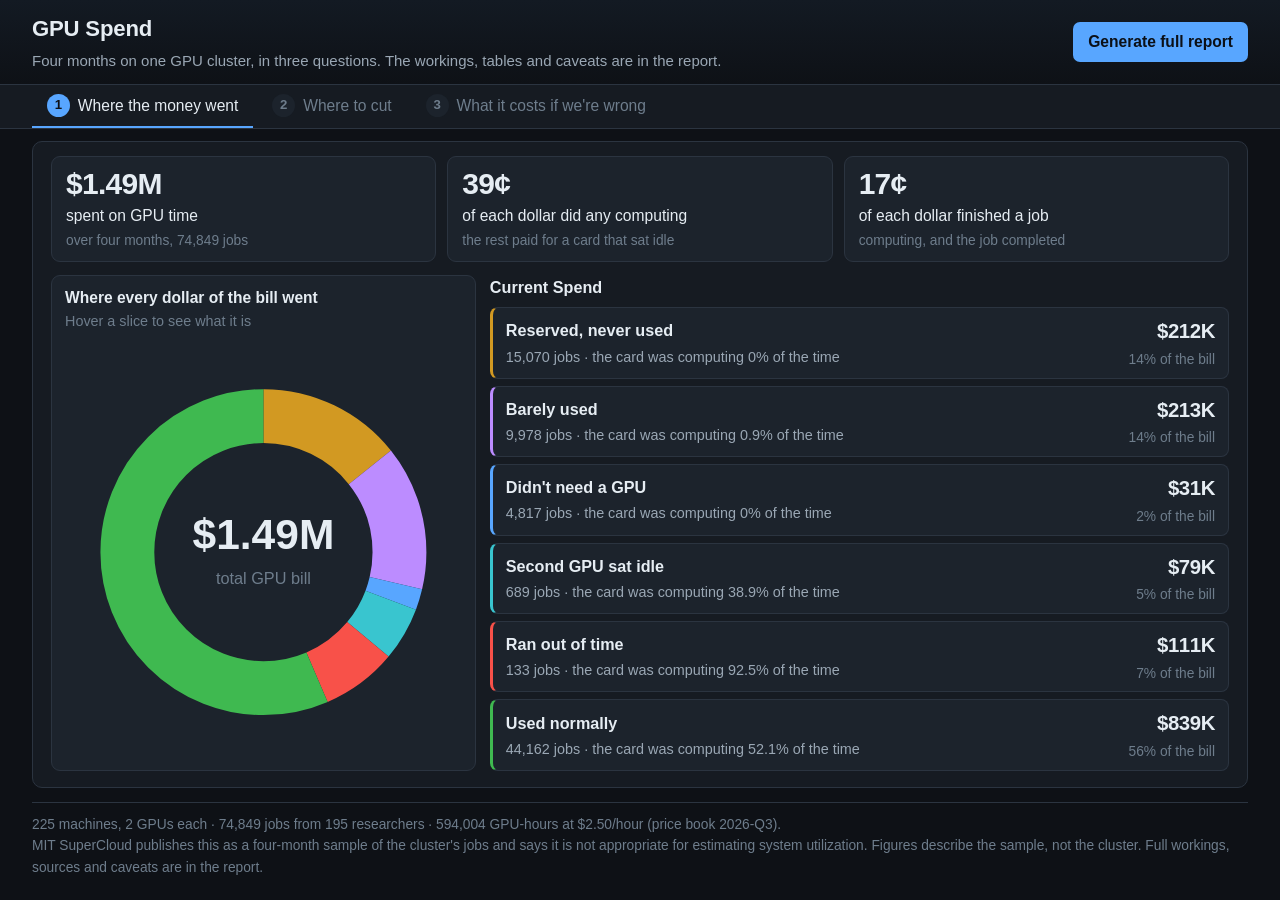
==== track-2/Shruti's dashboard/index.html @ 6f1665bc "Dashboard" ====
<!DOCTYPE html>
<html lang="en">
<head>
<meta charset="utf-8">
<meta name="viewport" content="width=device-width, initial-scale=1">
<title>GPU Spend</title>
<link rel="stylesheet" href="styles.css">
</head>
<body>

<header class="top">
  <div>
    <h1 id="title"></h1>
    <p class="sub" id="subtitle"></p>
  </div>
  <button id="report-btn" class="btn-report">Generate full report</button>
</header>

<div class="tabs" role="tablist" id="tabs">
  <button role="tab" class="tab" data-tile="tile1" aria-selected="true">
    <b>1</b><span>Where the money went</span>
  </button>
  <button role="tab" class="tab" data-tile="tile2" aria-selected="false">
    <b>2</b><span>Where to cut</span>
  </button>
  <button role="tab" class="tab" data-tile="tile3" aria-selected="false">
    <b>3</b><span>What it costs if we're wrong</span>
  </button>
</div>

<main>

  <!-- ===================================================== TILE 1 ========= -->
  <section class="tile" id="tile1" role="tabpanel">
    <div class="kpis" id="t1-kpis"></div>

    <!-- Tabs 1 and 2 share this layout exactly, so the same bucket sits in the same
         place on both and the CFO can read across from spend to proposal. -->
    <div class="two-col">
      <figure class="fig">
        <figcaption><b>Where every dollar of the bill went</b>
          <span class="fig-hint">Hover a slice to see what it is</span></figcaption>
        <div class="donut-wrap">
          <svg id="c-donut" viewBox="0 0 280 280" role="img"></svg>
        </div>
      </figure>

      <div class="col">
        <h3>Current Spend</h3>
        <div class="rows" id="t1-buckets"></div>
      </div>
    </div>
  </section>

  <!-- ===================================================== TILE 2 ========= -->
  <section class="tile" id="tile2" role="tabpanel" hidden>
    <div class="kpis" id="t2-kpis"></div>

    <div class="two-col">
      <figure class="fig">
        <figcaption><b>The same wheel, with the cut hatched out</b>
          <span class="fig-hint">Hover a slice to see what it is</span></figcaption>
        <div class="donut-wrap">
          <svg id="t2-wheel" viewBox="0 0 280 280" role="img"></svg>
        </div>
      </figure>

      <div class="col">
        <h3>Proposed Actions</h3>
        <div class="rows" id="t2-actions"></div>
      </div>
    </div>
  </section>

  <!-- ===================================================== TILE 3 ========= -->
  <section class="tile" id="tile3" role="tabpanel" hidden>
    <div class="kpis" id="t3-kpis"></div>

    <div class="col">
      <h3>Four calls, and what happens if we get them wrong</h3>
      <div class="rows" id="t3-risks"></div>
    </div>
  </section>

  <!-- ====================================================== REPORT ======== -->
  <section id="report" hidden>
    <div class="report-toolbar">
      <button id="report-close" class="btn-plain">&larr; Back to dashboard</button>
      <span class="report-title">Full analysis</span>
      <span class="report-actions">
        <button id="report-md" class="btn-plain">Download (.md)</button>
        <button id="report-print" class="btn-plain">Print / PDF</button>
      </span>
    </div>
    <div id="report-body"></div>
  </section>

  <footer id="footer"></footer>
</main>

<script src="app.js"></script>
</body>
</html>
---- track-2/Shruti's dashboard/styles.css ----
:root {
  --bg: #0e1116;
  --panel: #161b22;
  --panel-2: #1c232c;
  --line: #2b3440;
  --ink: #e6edf3;
  --ink-dim: #9aa7b4;
  --ink-faint: #6e7d8c;
  --good: #3fb950;
  --bad: #f85149;
  --warn: #d29922;
  --accent: #58a6ff;

  /* Fluid type. One base size drives every piece of text on the page. Height is the
     limiter on a tab (the fold is a vertical budget), width is the limiter on a
     stacked phone, so the preferred size is the tighter of the two. ~13.5px at
     1280×720, 15px at 1440×800, 20px at 1920×1080, 24px at 2560×1440. Every size
     below is a multiple of this, so they all move together.
     Button padding stays in px — only the label inside the button scales. */
  --fs: clamp(11.5px, min(0.5px + 1.81vh, 8px + 0.7vw), 24px);
}

* { box-sizing: border-box; }

html { font-size: var(--fs); }

/* App shell: the page itself never scrolls, `main` does. That gives the flex chain
   below — main > tile > two-col > rows — a definite height to divide up, so a tab
   fills the viewport exactly instead of leaving dead space under it. With only a
   `min-height` here the chain would grow to fit its content instead of shrinking. */
body {
  margin: 0;
  height: 100vh;
  overflow: hidden;
  display: flex;
  flex-direction: column;
  background: var(--bg);
  color: var(--ink);
  font: 1rem/1.55 -apple-system, BlinkMacSystemFont, "Segoe UI", Helvetica, Arial, sans-serif;
}
code { font-family: ui-monospace, SFMono-Regular, Menlo, monospace; font-size: 0.92em; }

/* ------------------------------------------------------------------ header */
.top {
  display: flex; justify-content: space-between; align-items: center; gap: 24px;
  padding: 12px 32px 11px;
  border-bottom: 1px solid var(--line);
  background: linear-gradient(180deg, #131a23, var(--bg));
}
h1 { margin: 0; font-size: 1.32rem; letter-spacing: -0.2px; max-width: 74ch; }
.sub { margin: 3px 0 0; color: var(--ink-dim); font-size: 0.893rem; }

.btn-report {
  flex: none; background: var(--accent); color: #0b1017; border: 0; border-radius: 7px;
  font: inherit; font-size: 0.93rem; font-weight: 600; padding: 8px 15px; cursor: pointer;
  white-space: nowrap;
}
.btn-report:hover { background: #79b8ff; }
.btn-plain {
  background: var(--panel-2); color: var(--ink-dim); border: 1px solid var(--line);
  border-radius: 6px; font: inherit; font-size: 0.93rem; padding: 7px 13px; cursor: pointer;
}
.btn-plain:hover { color: var(--ink); border-color: var(--ink-faint); }

/* -------------------------------------------------------------------- tabs */
.tabs {
  display: flex; gap: 4px; padding: 0 32px;
  border-bottom: 1px solid var(--line);
  background: var(--panel);
  position: sticky; top: 0; z-index: 10;
}
.tab {
  display: flex; align-items: center; gap: 8px;
  background: none; border: 0; border-bottom: 2px solid transparent;
  color: var(--ink-faint); font: inherit; font-size: 0.93rem;
  padding: 9px 15px 8px; cursor: pointer;
}
.tab b {
  display: inline-flex; align-items: center; justify-content: center;
  /* sized in em so the badge grows with its own digit */
  width: 1.73em; height: 1.73em; border-radius: 50%;
  background: var(--panel-2); color: var(--ink-faint);
  font-size: 0.786rem; font-weight: 600;
}
.tab:hover { color: var(--ink-dim); }
.tab[aria-selected="true"] { color: var(--ink); border-bottom-color: var(--accent); }
.tab[aria-selected="true"] b { background: var(--accent); color: #0e1116; }
.tile[hidden] { display: none; }

main {
  flex: 1; min-height: 0; overflow-y: auto;
  display: flex; flex-direction: column;
  padding: 12px 32px 22px;
}

/* ------------------------------------------------------------------- tiles */
/* Every tab has to land inside one screen fold, so the chrome here is tight on
   purpose. Anything that wants more room belongs in the report. */
.tile {
  flex: 1; min-height: 0;
  display: flex; flex-direction: column;
  background: var(--panel);
  border: 1px solid var(--line);
  border-radius: 10px;
  padding: 14px 18px 16px;
  margin-bottom: 14px;
  scroll-margin-top: 46px;
}
h2 { margin: 0 0 3px; font-size: 1.21rem; letter-spacing: -0.2px; }
h3 { margin: 0 0 7px; font-size: 0.964rem; }
h4 { margin: 0 0 8px; font-size: 0.964rem; color: var(--ink-dim); }

/* The diagram panel's width follows its own height, never its neighbour's content, so
   the list beside it can never squeeze or stretch the wheel — and the panel has no
   leftover space inside it. Tabs 1 and 2 use this identically. */
.two-col {
  flex: 1; min-height: 0;
  display: grid; grid-template-columns: auto minmax(0, 1fr);
  gap: 14px; align-items: stretch;
}
.two-col > .fig { aspect-ratio: 6 / 7; min-width: 21rem; max-width: 900px; }
.col { min-height: 0; display: flex; flex-direction: column; }
.tile > .col { flex: 1; }

.callout {
  margin-top: 16px; padding: 12px 15px;
  border-left: 3px solid var(--accent); background: var(--panel-2);
  border-radius: 0 6px 6px 0; font-size: 1rem; color: var(--ink-dim);
}
.callout strong { color: var(--ink); }
.warnbox { border-left-color: var(--warn); }

/* ------------------------------------------ the three numbers on every tab */
.kpis {
  display: grid; grid-template-columns: repeat(auto-fit, minmax(15rem, 1fr));
  gap: 11px; margin-bottom: 13px;
}
.kpi {
  background: var(--panel-2); border: 1px solid var(--line); border-radius: 9px;
  padding: 11px 14px 10px;
}
.kpi strong {
  display: block; font-size: 1.786rem; line-height: 1.1; letter-spacing: -0.7px;
  font-variant-numeric: tabular-nums;
}
.kpi-label { display: block; font-size: 0.93rem; margin-top: 3px; }
.kpi-sub { display: block; font-size: 0.821rem; color: var(--ink-faint); margin-top: 2px; }

/* ------------------------------------------- one action or risk per row */
/* Equal-height rows that share whatever vertical space is going, so six rows on
   tab 1 line up with six rows on tab 2 and neither list leaves a gap. The floor is in
   rem so a row can never end up shorter than the text inside it. */
.rows {
  flex: 1; min-height: 0;
  display: grid; grid-auto-rows: minmax(3.2rem, 1fr); gap: 7px;
}
.row {
  display: grid; grid-template-columns: minmax(0, 1fr) 10.15rem; gap: 14px; align-items: center;
  background: var(--panel-2); border: 1px solid var(--line);
  border-left: 3px solid var(--ink-faint); border-radius: 8px; padding: 8px 13px;
  overflow: hidden;
}
.row-main { min-width: 0; }
.row-title { display: block; font-size: 0.964rem; font-weight: 600; }
.row-sub { display: block; font-size: 0.857rem; color: var(--ink-dim); margin-top: 2px; }
.row-sub i { font-style: normal; color: var(--ink-faint); }
/* On the comparison tabs a row is one line high, so long text truncates rather than
   reflowing and changing the geometry the two tabs are meant to share. */
.two-col .row-sub { white-space: nowrap; overflow: hidden; text-overflow: ellipsis; }
.row-figs { text-align: right; font-variant-numeric: tabular-nums; }
.row-figs strong { display: block; font-size: 1.214rem; letter-spacing: -0.4px; }
/* Both comparison tabs put exactly one of these under the figure, so their rows are
   the same height to the pixel. Confidence is carried by colour, not by a taller pill. */
.row-note { display: block; font-size: 0.821rem; line-height: 1.45; color: var(--ink-faint); margin-top: 2px; }
.row-note.high { color: #7ee787; }
.row-note.medium { color: #e3b341; }
.row-note.low { color: #ffb4ae; }
.row-figs .level { display: inline-block; margin-top: 3px; }
.level { font-size: 0.786rem; padding: 2px 8px; border-radius: 9px; text-transform: lowercase; }
.level-safe { border-left-color: var(--good); }
.level-safe .level { background: #1d3b24; color: #7ee787; }
.level-risky { border-left-color: var(--warn); }
.level-risky .level { background: #3a3117; color: #e3b341; }
.level-needs-people { border-left-color: var(--accent); }
.level-needs-people .level { background: #16324d; color: #9ecbff; }
.level-not-a-saving { border-left-color: var(--bad); }
.level-not-a-saving .level { background: #3d211f; color: #ffb4ae; }

/* ------------------------------------------------------------------ figures */
.fig {
  margin: 0; min-height: 0;
  display: flex; flex-direction: column;
  background: var(--panel-2); border: 1px solid var(--line);
  border-radius: 9px; padding: 10px 13px 9px;
}
.fig figcaption { font-size: 0.857rem; color: var(--ink-faint); margin-bottom: 6px; max-width: 80ch; }
.fig figcaption b { color: var(--ink); font-size: 0.929rem; font-weight: 600; }
.fig-hint { display: block; }
/* Exactly two lines are reserved, so a caption that wraps at one width cannot make
   tab 2's wheel a different size from tab 1's. In rem, so the reservation still holds
   two lines once the text scales up. */
.two-col > .fig figcaption { height: 3rem; overflow: hidden; }

/* The wheel is taken out of the flow so its intrinsic size cannot stop the tab from
   shrinking. It fills this box, letterboxed square and centred by its own viewBox. */
.donut-wrap { flex: 1; min-height: 0; position: relative; }
.donut-wrap svg { position: absolute; inset: 0; width: 100%; height: 100%; }
.wheel-hit { cursor: help; }
.donut-wrap.is-guiding .wheel-slice { opacity: 0.38; }
.donut-wrap.is-guiding .wheel-slice.is-hot { opacity: 1; }
.wheel-slice.is-hot .wheel-hit { fill: rgba(255, 255, 255, 0.07); stroke: #e6edf3; stroke-width: 1.25; }
.row.is-hot { background: #222a34; border-color: #3d4a58; }
.wheel-tip {
  position: fixed; z-index: 20; pointer-events: none;
  max-width: min(17.5rem, calc(100% - 16px));
  padding: 9px 11px 8px;
  background: #12181f; color: var(--ink);
  border: 1px solid #3d4a58; border-radius: 8px;
  box-shadow: 0 8px 24px rgba(0, 0, 0, 0.45);
  font-size: 0.821rem; line-height: 1.4;
}
.wheel-tip[hidden] { display: none; }
.wheel-tip-name {
  display: flex; align-items: center; gap: 7px;
  font-size: 0.929rem; font-weight: 600;
}
.wheel-tip-plain { display: block; color: var(--ink-dim); margin-top: 5px; }
.wheel-tip-figs {
  display: block; margin-top: 7px; font-variant-numeric: tabular-nums;
  color: var(--ink); font-weight: 600;
}
.wheel-tip-sub { display: block; color: var(--ink-faint); margin-top: 3px; font-size: 0.786rem; }

/* ---------------------------------------------------------- the metric spine */
.spine { display: flex; flex-direction: column; gap: 9px; }
.spine-row {
  display: grid; grid-template-columns: minmax(14.3rem, 1.05fr) minmax(15.7rem, 1.5fr) 13.6rem;
  gap: 18px; align-items: start;
  background: var(--panel-2);
  border: 1px solid var(--line);
  border-left: 3px solid var(--ink-faint);
  border-radius: 8px; padding: 13px 15px;
}
.spine-name { display: block; font-size: 1.036rem; font-weight: 600; }
.spine-plain { display: block; font-size: 0.893rem; color: var(--ink-faint); margin-top: 3px; }
.spine-track {
  position: relative; height: 12px; background: #131a21;
  border-radius: 3px; overflow: hidden; margin-top: 4px;
}
.spine-fill { position: absolute; left: 0; top: 0; height: 100%; border-radius: 3px; }
.spine-fill.ghost { background: #2b3440; }
.spine-fill.cut { box-shadow: 0 0 0 1px rgba(0,0,0,0.3); }
.spine-note { font-size: 0.893rem; color: var(--ink-dim); margin-top: 8px; }
.spine-note.dim { color: var(--ink-faint); }
.spine-note b { color: var(--ink); }
.spine-figs { text-align: right; font-variant-numeric: tabular-nums; }
.spine-figs strong { font-size: 1.429rem; display: block; letter-spacing: -0.5px; }
.spine-figs span { font-size: 0.857rem; color: var(--ink-faint); display: block; margin-top: 2px; }
.cut-val { color: var(--good); }
.none-val { color: var(--ink-faint); }
.cost-val { color: var(--bad); margin-top: 6px; }

.conf { font-size: 0.786rem; padding: 1px 6px; border-radius: 9px; }
.conf-high { background: #1d3b24; color: #7ee787; }
.conf-medium { background: #3a3117; color: #e3b341; }
.conf-low { background: #3d211f; color: #ffb4ae; }
.conf-not { background: #222a34; color: var(--ink-faint); }

.risk { font-size: 0.786rem; padding: 2px 7px; border-radius: 9px; display: inline-block; margin-bottom: 4px; }
.risk-high { background: #3d211f; color: #ffb4ae; }
.risk-medium { background: #3a3117; color: #e3b341; }
.risk-low { background: #1d3b24; color: #7ee787; }
.risk-not-a-cut { background: #222a34; color: var(--ink-faint); }

/* ---------------------------------------------------------- estimate bars */
.bars { display: flex; flex-direction: column; gap: 10px; }
.bar-row { display: grid; grid-template-columns: 6.4rem 1fr 12.9rem; align-items: center; gap: 14px; }
.bar-name { font-size: 0.857rem; color: var(--ink-dim); text-transform: uppercase; letter-spacing: 0.4px; }
.bar-track { position: relative; height: 34px; background: var(--panel-2); border-radius: 5px; overflow: hidden; }
.bar-fill { height: 100%; border-radius: 5px 0 0 5px; }
.bar-fill.low { background: #7d2620; }
.bar-fill.point { background: #1f6f2c; }
.bar-fill.high { background: #1b4f6b; }
.bar-target { position: absolute; top: 0; bottom: 0; width: 2px; background: var(--warn); }
.bar-target::after {
  content: "20% target"; position: absolute; top: -1px; left: 6px;
  font-size: 0.75rem; color: var(--warn); white-space: nowrap;
}
.bar-value { font-variant-numeric: tabular-nums; }
.bar-value strong { font-size: 1.214rem; }
.bar-value span { color: var(--ink-faint); font-size: 0.857rem; display: block; }
.bar-basis { grid-column: 2 / 4; margin-top: -4px; color: var(--ink-faint); font-size: 0.893rem; }

figure { margin: 0; }
figcaption { font-size: 0.893rem; color: var(--ink-dim); margin-bottom: 6px; }
svg { width: 100%; height: auto; display: block; }

/* ------------------------------------------------------ the generated report */
#report { margin-bottom: 26px; }
#report[hidden] { display: none; }
.report-toolbar {
  display: flex; align-items: center; gap: 14px;
  padding: 11px 0 15px; margin-bottom: 18px; border-bottom: 1px solid var(--line);
  position: sticky; top: 0; background: var(--bg); z-index: 5;
}
.report-title { font-size: 0.929rem; color: var(--ink-faint); text-transform: uppercase; letter-spacing: 0.6px; }
.report-actions { margin-left: auto; display: flex; gap: 8px; }
.report-meta { color: var(--ink-faint); font-size: 0.893rem; margin: 0 0 26px; }
#report-body > .r-h1 { font-size: 1.857rem; margin: 0 0 10px; max-width: 46ch; }
.r-h2 {
  font-size: 1.357rem; margin: 42px 0 10px; padding-bottom: 8px;
  border-bottom: 1px solid var(--line);
}
.r-h3 { font-size: 1.071rem; margin: 26px 0 10px; color: var(--ink); }
.r-h4 { font-size: 0.929rem; margin: 0 0 8px; color: var(--ink-dim); font-weight: 600; }
.r-p { font-size: 0.964rem; color: var(--ink-dim); margin: 0 0 16px; max-width: 95ch; }
.r-p.dim { color: var(--ink-faint); font-size: 0.893rem; }
.r-charts { display: grid; grid-template-columns: repeat(auto-fit, minmax(24.3rem, 1fr)); gap: 16px; }
tr.safe-row td { background: rgba(63, 185, 80, 0.06); }
td.bad-cell { color: #ffb4ae; }
td i { color: var(--ink-faint); font-style: normal; font-size: 0.821rem; }

/* ------------------------------------------------------------------- cards */
.cards { display: grid; grid-template-columns: repeat(auto-fit, minmax(21.4rem, 1fr)); gap: 16px; }
.card {
  background: var(--panel-2); border: 1px solid var(--line); border-left-width: 3px;
  border-radius: 8px; padding: 16px 17px;
}
.card.risk-medium { border-left-color: var(--warn); background: var(--panel-2); }
.card h4 { margin: 0 0 10px; font-size: 1.036rem; color: var(--ink); }
.opt-row {
  display: flex; justify-content: space-between; gap: 12px; padding: 7px 0;
  border-bottom: 1px solid var(--line); font-size: 0.964rem;
}
.opt-row:last-of-type { border-bottom: 0; }
.opt-val { font-variant-numeric: tabular-nums; white-space: nowrap; }
.dimval { color: var(--ink-faint); }
.badge { font-size: 0.75rem; padding: 1px 6px; border-radius: 9px; margin-left: 7px; white-space: nowrap; }
.badge.overstates, .badge.true { background: #3d211f; color: #ffb4ae; }
.badge.defensible { background: #1d3b24; color: #7ee787; }
.costline { margin: 11px 0 0; font-size: 0.929rem; color: var(--ink-dim); }
.costline b { color: var(--bad); }
.defence {
  margin: 11px 0 0; padding-top: 10px; border-top: 1px solid var(--line);
  font-size: 0.893rem; color: var(--ink-faint);
}

/* ------------------------------------------------------------------ tables */
.split { display: grid; grid-template-columns: repeat(auto-fit, minmax(27.9rem, 1fr)); gap: 24px; margin-top: 8px; }
table { width: 100%; border-collapse: collapse; font-size: 0.929rem; }
th, td { text-align: right; padding: 7px 8px; border-bottom: 1px solid var(--line); font-variant-numeric: tabular-nums; }
th { color: var(--ink-faint); font-weight: 600; font-size: 0.821rem; text-transform: uppercase; letter-spacing: 0.4px; }
th:first-child, td:first-child { text-align: left; font-variant-numeric: normal; }
th:nth-child(2), td:nth-child(2) { text-align: left; }
td.node { font-family: ui-monospace, SFMono-Regular, Menlo, monospace; font-size: 0.857rem; }
td.wrap { white-space: normal; font-size: 0.893rem; color: var(--ink-dim); }
tr.owned td { background: rgba(210, 153, 34, 0.07); }
.flag { color: var(--warn); font-size: 0.821rem; }
.dot { width: 8px; height: 8px; border-radius: 50%; display: inline-block; margin-right: 7px; }

/* ------------------------------------------------------------------ limits */
.limits { display: grid; gap: 12px; }
.limit {
  display: grid; grid-template-columns: minmax(12.9rem, 19rem) 1fr; gap: 18px;
  padding-bottom: 12px; border-bottom: 1px solid var(--line);
}
.limit:last-child { border-bottom: 0; padding-bottom: 0; }
.limit b { font-size: 0.964rem; }
.limit p { margin: 0; color: var(--ink-dim); font-size: 0.964rem; }

footer { color: var(--ink-faint); font-size: 0.821rem; line-height: 1.55; border-top: 1px solid var(--line); padding-top: 11px; }

/* Below this the two columns cannot both be useful, so the page goes back to
   stacking and scrolling normally: rows size to their text and nothing is clipped. */
@media (max-width: 1080px) {
  body { height: auto; min-height: 100vh; overflow: visible; }
  main { overflow: visible; }
  main, .tile, .two-col, .rows, .fig, .donut-wrap { min-height: auto; }
  main, .tile, .two-col, .rows { flex: none; }
  .two-col { grid-template-columns: 1fr; }
  .rows { grid-auto-rows: auto; }
  .two-col .row-sub { white-space: normal; }
  /* Release the height-driven panel: stacked, it would be as tall as the column is
     wide, leaving a huge empty box around the wheel. */
  .two-col > .fig { aspect-ratio: auto; min-width: 0; max-width: none; }
  .two-col > .fig figcaption { height: auto; }
  .donut-wrap {
    position: static; margin: 0 auto;
    width: min(100%, 340px); aspect-ratio: 1;
  }
  .donut-wrap svg { position: static; width: 100%; height: 100%; }
}

@media (max-width: 860px) {
  .spine-row, .row { grid-template-columns: 1fr; gap: 10px; }
  .spine-figs, .row-figs { text-align: left; }
  .bar-row { grid-template-columns: 5.7rem 1fr; }
  .bar-value, .bar-basis { grid-column: 1 / -1; }
  .limit { grid-template-columns: 1fr; gap: 4px; }
  main, .top, .tabs { padding-left: 18px; padding-right: 18px; }
  .top { flex-direction: column; align-items: flex-start; }
  .tabs { overflow-x: auto; }
  .tab { white-space: nowrap; }
  .donut-wrap { grid-template-columns: 1fr; }
  .donut-wrap svg { max-width: 260px; margin: 0 auto; }
}

/* Printing is only ever asked for from the report, so hide the app chrome. Pin the
   scale, since vh-based text would size itself against the screen, not the page. */
@media print {
  :root { --fs: 12px; }
  body { background: #fff; color: #111; height: auto; overflow: visible; }
  .top, .tabs, .report-toolbar, .btn-report, footer { display: none; }
  main { padding: 0; max-width: none; overflow: visible; flex: none; }
  .tile { display: none; }
  .kpi, .fig, .spine-row, .row, .card, .callout { break-inside: avoid; }
  .wheel-tip, .fig-hint { display: none !important; }
  .r-h2 { break-before: page; }
  #report-body > .r-h1 + .report-meta + .r-h2 { break-before: auto; }
}
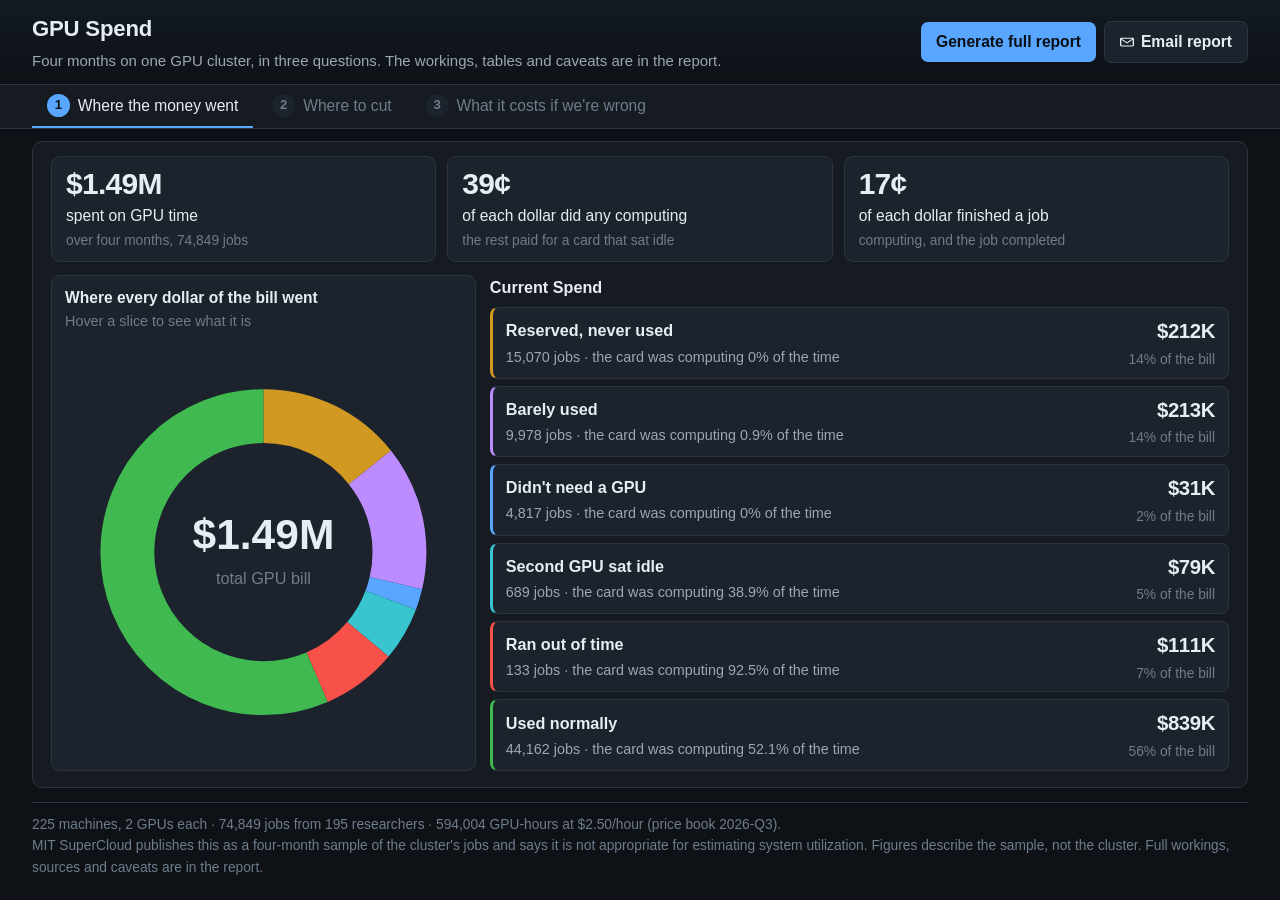
==== commit 5264899c: "Email Report addition" ====
--- a/track-2/Shruti's dashboard/index.html
+++ b/track-2/Shruti's dashboard/index.html
@@ -13,7 +13,15 @@
     <h1 id="title"></h1>
     <p class="sub" id="subtitle"></p>
   </div>
-  <button id="report-btn" class="btn-report">Generate full report</button>
+  <div class="top-actions">
+    <button id="report-btn" class="btn-report">Generate full report</button>
+    <button id="email-btn" class="btn-email" type="button" title="Open a mail draft with the briefing and download the full report to attach">
+      <svg viewBox="0 0 16 16" width="14" height="14" aria-hidden="true">
+        <path fill="currentColor" d="M1.5 3h13A1.5 1.5 0 0 1 16 4.5v7A1.5 1.5 0 0 1 14.5 13h-13A1.5 1.5 0 0 1 0 11.5v-7A1.5 1.5 0 0 1 1.5 3Zm.4 1.3 6.1 4.07L14.1 4.3H1.9Zm12.6 1.16-5.66 3.77a1.5 1.5 0 0 1-1.68 0L1.5 5.46V11.5a.5.5 0 0 0 .5.5h12a.5.5 0 0 0 .5-.5V5.46Z"/>
+      </svg>
+      Email report
+    </button>
+  </div>
 </header>
 
 <div class="tabs" role="tablist" id="tabs">
@@ -89,6 +97,7 @@
       <span class="report-title">Full analysis</span>
       <span class="report-actions">
         <button id="report-md" class="btn-plain">Download (.md)</button>
+        <button id="report-email" class="btn-plain">Email report</button>
         <button id="report-print" class="btn-plain">Print / PDF</button>
       </span>
     </div>
--- a/track-2/Shruti's dashboard/styles.css
+++ b/track-2/Shruti's dashboard/styles.css
@@ -50,12 +50,20 @@
 h1 { margin: 0; font-size: 1.32rem; letter-spacing: -0.2px; max-width: 74ch; }
 .sub { margin: 3px 0 0; color: var(--ink-dim); font-size: 0.893rem; }
 
+.top-actions { display: flex; flex: none; align-items: center; gap: 8px; }
 .btn-report {
   flex: none; background: var(--accent); color: #0b1017; border: 0; border-radius: 7px;
   font: inherit; font-size: 0.93rem; font-weight: 600; padding: 8px 15px; cursor: pointer;
   white-space: nowrap;
 }
 .btn-report:hover { background: #79b8ff; }
+.btn-email {
+  flex: none; display: inline-flex; align-items: center; gap: 7px;
+  background: var(--panel-2); color: var(--ink); border: 1px solid var(--line);
+  border-radius: 7px; font: inherit; font-size: 0.93rem; font-weight: 600;
+  padding: 8px 15px; cursor: pointer; white-space: nowrap;
+}
+.btn-email:hover { border-color: var(--accent); color: var(--accent); }
 .btn-plain {
   background: var(--panel-2); color: var(--ink-dim); border: 1px solid var(--line);
   border-radius: 6px; font: inherit; font-size: 0.93rem; padding: 7px 13px; cursor: pointer;
